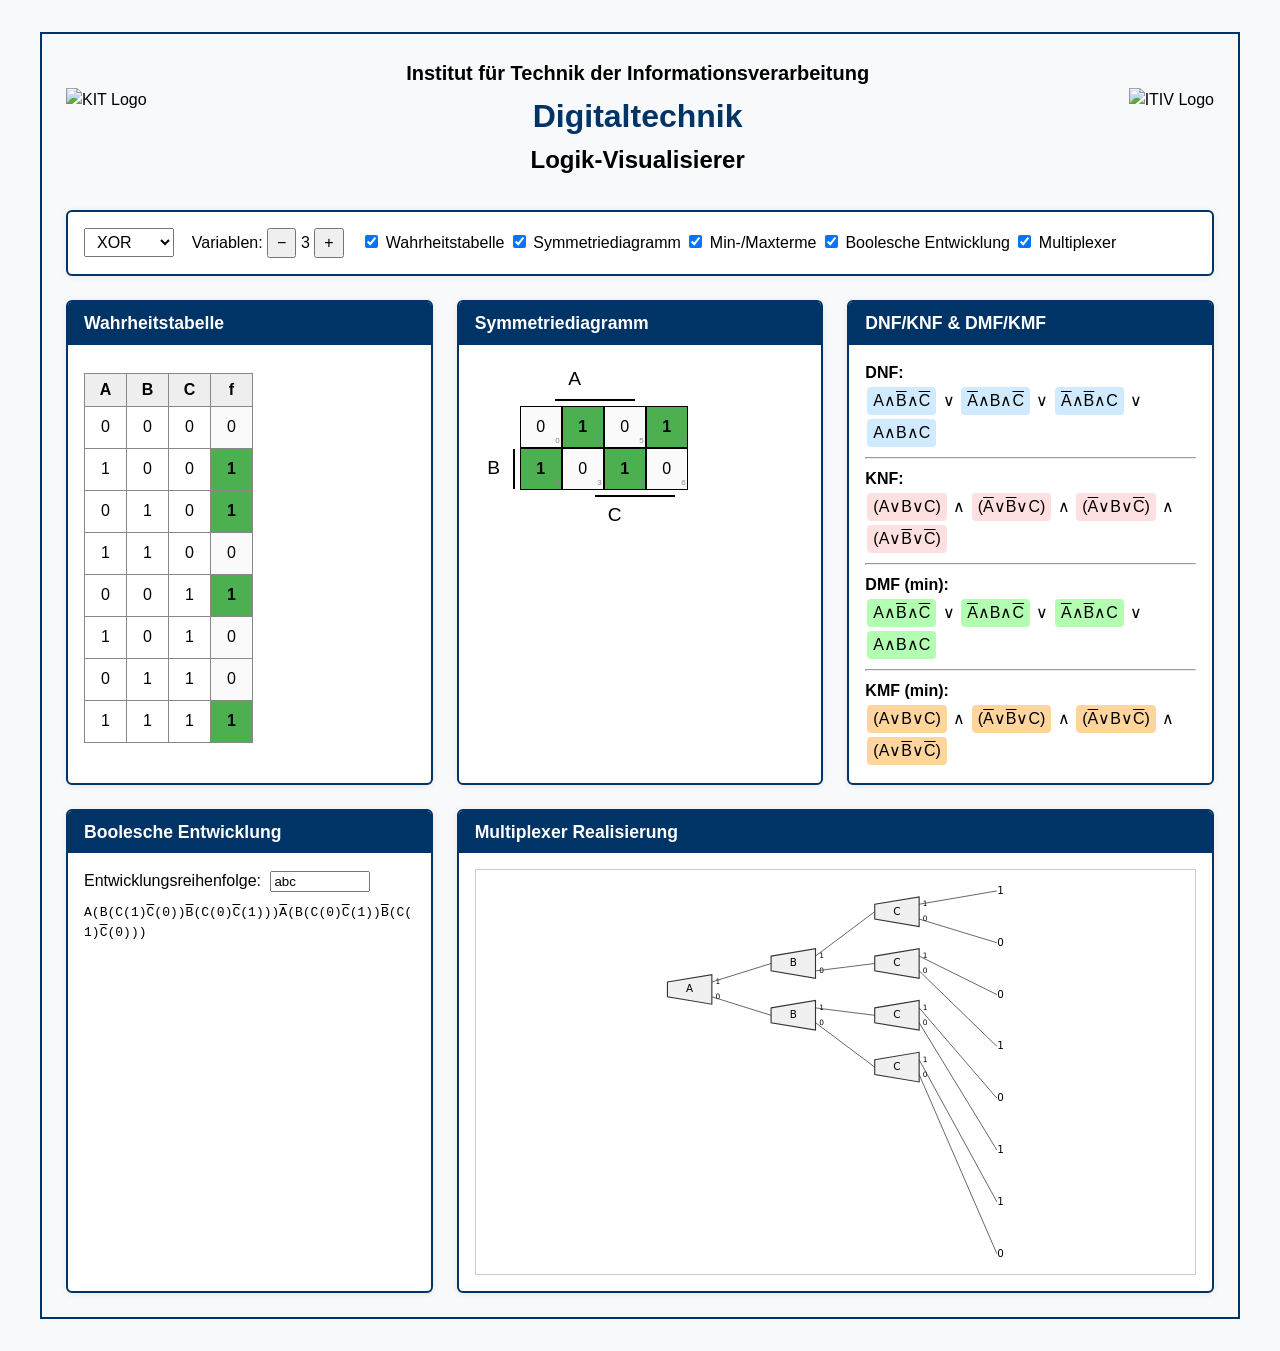
==== enw.html @ cf73caa4 "first commit'" ====
<!DOCTYPE html>
<html lang="de">
<head>
  <meta charset="UTF-8">
  <title>Logik-Visualizer</title>

  <meta name="viewport" content="width=device-width,initial-scale=1">
  <link rel="stylesheet" href="index.css">
  <style>
    /* Inhalt von kit-layout.css */
    :root{
      --kit-blue:#003366;
      --kit-green:#008C3D;
      --card-bg:#ffffff;
      --page-bg:#f8f9fb;
      --text:#000;
      --shadow:0 1px 6px rgba(0,0,0,.08);
    }

    /* globale Resets */
    *,*::before,*::after{box-sizing:border-box;}
    body{margin:0;font-family:"Source Sans Pro",Arial,Helvetica,sans-serif;
        background:var(--page-bg);color:var(--text);line-height:1.5;}

    /* Page-Rahmen (Anlehnung an PDF) */
    .page{max-width:1200px;margin:2rem auto;padding:1.5rem;border:2px solid var(--kit-blue);}

    /* Header */
    .page-header{display:flex;align-items:center;gap:1rem;flex-wrap:wrap;
                justify-content:space-between;margin-bottom:2rem;}
    .logo{height:60px;width:auto;}
    .title-group{text-align:center;flex:1;} /* Allow title group to take available space */
    .title-group h1{font-size:1.25rem;font-weight:600;margin:0;}
    .title-group h2{font-size:2rem;color:var(--kit-blue);margin:.25rem 0 0;}
    .title-group h3{font-size:1.5rem;margin:.15rem 0 0;}

    /* Card-Grid */
    .card-grid{display:grid;grid-template-columns:repeat(auto-fit,minmax(320px,1fr));
            gap:1.5rem;}

    /* Card */
    .card{background:var(--card-bg);border:2px solid var(--kit-blue);
        border-radius:6px;box-shadow:var(--shadow);display:flex;flex-direction:column;}
    .card-title{background:var(--kit-blue);color:#fff;padding:.5rem 1rem;margin:0;
                font-size:1.1rem;font-weight:600;border-radius:4px 4px 0 0;} /* Ensure top corners are rounded with border */
    .card-body{padding:1rem;flex:1;overflow:auto;} /* overflow:auto to handle content larger than card */

    /* Media Queries für Mobile */
    @media(max-width:768px){ /* Adjusted breakpoint for better responsiveness of header */
    .page-header{justify-content:center; text-align:center;} /* Center items on smaller screens */
    .title-group{min-width:100%; order: -1; margin-bottom:1rem;} /* Title full width and first on mobile */
    }

    @media(max-width:480px){
    .logo{height:40px;}
    .title-group h2{font-size:1.5rem;}
    .page{margin:1rem auto; padding:1rem;}
    .card-grid{grid-template-columns:repeat(auto-fit,minmax(280px,1fr)); gap:1rem;} /* Smaller minmax for very small devices */
    }

    /* --- Ende Inhalt von kit-layout.css --- */

    /* Alte Stile, die potenziell noch benötigt werden oder später aufgeräumt werden */
    /* body {font-family:system-ui,sans-serif;} */ /* Überschrieben und entfernt */
    button,select{padding:4px 8px;font-size:1rem;cursor:pointer}
    table{border-collapse:collapse;margin:12px 0}
    th,td{border:1px solid #888;padding:4px 6px;text-align:center}
    th{background:#eee}
    .truth th,.truth td,.outCell{width:42px}
    .outCell,.kmap td{height:42px;cursor:pointer}
    .on {background:#4caf50;color:#000;font-weight:bold} /* Textfarbe auf schwarz für besseren Kontrast */
    .off{background:#fafafa}
    .dc {background:#ff9800;color:#000;font-weight:bold} /* Textfarbe auf schwarz für besseren Kontrast */

    /* Highlight Style for table cells */
    .hl-cell {
        outline:2px solid #e91e63 !important;
        background:#ffebee !important;
        color:#000 !important;
    }

    .symmetry-hl-cell {
        border: 2px solid #e91e63 !important;
        background:#ffebee !important;
        color:#000 !important;
        outline: none !important; /* Remove outline to avoid double borders */
    }

    /* Highlight Style for Boolean Expansion and active DNF/KMF/DMF terms (Color) */
    /* Kontrast #F57C00 auf #FFF3E0 ist 3.05:1 - grenzwertig für normalen Text. Belassen gemäß Anforderung "Color". */
    .hl-color {
        color: #F57C00 !important; /* Orange */
        background-color: #FFF3E0 !important; /* Light orange background */
        border-radius: 3px !important;
        padding: 0 1px; /* Slight padding for background visibility */
    }

    .kmap th.varhead{width:40px;height:36px}
    .term{padding:2px 6px;margin:2px;border-radius:4px;cursor:pointer;display:inline-block}
    .dnfTerm{background:#d0eaff}.cnfTerm{background:#ffe0e0}
    .dmfTerm{background:#b2ffb2}.kmfTerm{background:#ffd59e}
    .ov{text-decoration:overline}
    pre{white-space:pre-wrap;word-break:break-word; margin-top: 5px;}
    pre span { cursor: default; }

    /* Spezifische Stile für Mux-Diagramm, falls noch benötigt */
    #muxDiagramSvg { display: block; margin: 0 auto; /* Zentrierung, falls nötig */ width: 100%; height: 100%; }

    #muxCard {
      grid-column: span 2;
    }

    #muxWrap {
      flex-grow: 1; /* Allow muxWrap to grow */
      display: flex; /* Use flex to make SVG fill height */
      min-height: 300px; /* Minimum height for the container */
    }

  </style>

  <script type="module" defer src="index.js"></script>

</head>
<body>
  <div class="page">
    <header class="page-header">
      <img src="assets/KIT_logo.svg" alt="KIT Logo" class="logo kit" role="img">
      <div class="title-group">
        <h1>Institut für Technik der Informationsverarbeitung</h1>
        <h2>Digitaltechnik</h2>
        <h3>Logik-Visualisierer</h3>
      </div>
      <img src="assets/ITIV_logo.svg" alt="ITIV Logo" class="logo itiv" role="img">
    </header>

    <div style="margin-bottom: 1.5rem; padding: 1rem; background: var(--card-bg); border:2px solid var(--kit-blue); border-radius:6px; box-shadow:var(--shadow);">
        <select id="presetOp" aria-label="Logikgatter-Preset auswählen">
        <option value="custom">custom</option>
        <option value="and">AND</option>
        <option value="or">OR</option>
        <option value="xor" selected>XOR</option>
        <option value="nand">NAND</option>
        <option value="nor">NOR</option>
        <option value="xnor">XNOR</option>
        </select>
        &nbsp;&nbsp;
        Variablen:
        <button id="minusBtn" aria-label="Anzahl der Variablen verringern">−</button>
        <span id="varCountLbl">3</span>
        <button id="plusBtn" aria-label="Anzahl der Variablen erhöhen">+</button>
        &nbsp;&nbsp;
        <input type="checkbox" id="toggleTruthTable" checked> <label for="toggleTruthTable">Wahrheitstabelle</label>
        <input type="checkbox" id="toggleKmap" checked> <label for="toggleKmap">Symmetriediagramm</label>
        <input type="checkbox" id="toggleExpressions" checked> <label for="toggleExpressions">Min-/Maxterme</label>
        <input type="checkbox" id="toggleBooleanDev" checked> <label for="toggleBooleanDev">Boolesche Entwicklung</label>
        <input type="checkbox" id="toggleMux" checked> <label for="toggleMux">Multiplexer</label>
    </div>

    <main class="card-grid">
      <section class="card" id="truthTableCard">
        <h4 class="card-title">Wahrheitstabelle</h4>
        <div class="card-body">
          <div id="truthWrap"></div>
        </div>
      </section>

      <section class="card" id="kmapCard">
        <h4 class="card-title">Symmetriediagramm</h4>
        <div class="card-body">
          <div id="symmetry-diagram"></div>
        </div>
      </section>

      <section class="card" id="expressionsCard">
        <h4 class="card-title">DNF/KNF &amp; DMF/KMF</h4>
        <div class="card-body">
          <div id="exprWrap"></div>
        </div>
      </section>

      <section class="card" id="booleanDevCard">
        <h4 class="card-title">Boolesche Entwicklung</h4>
        <div class="card-body">
          <div style="margin-bottom: 10px;">
            <label for="expansionOrderInput">Entwicklungsreihenfolge:</label>
            <input type="text" id="expansionOrderInput" placeholder="z.B. cba" style="width: 100px; margin-left: 5px;" aria-label="Entwicklungsreihenfolge für Boolesche Entwicklung eingeben">
          </div>
          <div id="devWrap"></div>
        </div>
      </section>

      <section class="card" id="muxCard">
        <h4 class="card-title">Multiplexer Realisierung</h4>
        <div class="card-body" style="display: flex; flex-direction: column;">
          <div id="muxWrap">
            <svg id="muxDiagramSvg" style="border:1px solid #ccc;"></svg> <!-- Removed fixed height -->
          </div>
        </div>
      </section>
    </main>
  </div>

  <script type="module">
    import { renderSymmetryDiagram } from './ui.js';

    const $ = id => document.getElementById(id);
    const bin = (n,b)=>n.toString(2).padStart(b,'0');
    const L = ['A','B','C','D']; // Variable names
    const lbl = (i,neg)=>neg?`<span class="ov">${L[i]}</span>`:L[i];

    const expansionSpanData = {};
    let expansionSpanIdCounter = 0;
    let expansionGroupIdCounter = 0;

    const DEFAULT_MUX_CONFIG = {
        width: 60,
        outputHeight: 20,
        inputHeight: 40,
        varFontSize: 14,
        labelFontSize: 10,
        strokeColor: '#333',
        fillColor: '#f0f0f0',
        labelOffset: 5
    };

    let currentMuxDrawnElements = {};
    let currentExpansionOrderForMuxHighlight = [];
    let currentMuxElementsStore = null;
    let currentActiveMuxConfig = {...DEFAULT_MUX_CONFIG};

    const DEFAULT_LAYOUT_CONFIG = {
        paddingX: 50,
        paddingY: 50,
        spacingX: 80,
        spacingY: 30
    };

    // Store the SVG element reference
    let muxSvgElement;

    // Debounce function
    function debounce(func, wait) {
        let timeout;
        return function executedFunction(...args) {
            const later = () => {
                clearTimeout(timeout);
                func(...args);
            };
            clearTimeout(timeout);
            timeout = setTimeout(later, wait);
        };
    }

    function highlightMuxElements(activeMintermPaths, isOn, elementsStore, drawnElements, expansionOrder, baseSvgConfig) {
    if (!drawnElements || Object.keys(drawnElements).length === 0) {
        return;
    }

    const highlightColor = '#F57C00'; 
    const defaultMuxStrokeColor = baseSvgConfig.strokeColor;
    const defaultMuxStrokeWidth = '1.5';
    const highlightedMuxStrokeWidth = '2.5';
    const defaultLineStrokeColor = baseSvgConfig.strokeColor;
    const defaultLineStrokeWidth = '1';
    const highlightedLineStrokeWidth = '2';
    const defaultConstantColor = baseSvgConfig.strokeColor; 
    const L_VARS = ['A', 'B', 'C', 'D']; 

    elementsStore.muxes.forEach(mux => {
        const muxSvgGroup = drawnElements[mux.id];
        if (muxSvgGroup && muxSvgGroup.querySelector('polygon')) {
            muxSvgGroup.querySelector('polygon').setAttribute('stroke', defaultMuxStrokeColor);
            muxSvgGroup.querySelector('polygon').setAttribute('stroke-width', defaultMuxStrokeWidth);
        }
    });
    elementsStore.constants.forEach(constant => {
        const constSvgText = drawnElements[constant.id];
        if (constSvgText) {
            constSvgText.setAttribute('fill', defaultConstantColor);
            constSvgText.setAttribute('font-weight', 'normal');
        }
    });
    elementsStore.connections.forEach(connection => {
        const lineId = `line_${connection.fromId}_${connection.fromPin}_${connection.toId}`;
        const lineSvg = drawnElements[lineId];
        if (lineSvg) {
            lineSvg.setAttribute('stroke', defaultLineStrokeColor);
            lineSvg.setAttribute('stroke-width', defaultLineStrokeWidth);
        }
    });

    if (!isOn || !activeMintermPaths || activeMintermPaths.length === 0) {
        return;
    }

    activeMintermPaths.forEach(mintermPathStr => {
        if (mintermPathStr.length !== nVars) { 
            console.warn(`Minterm path ${mintermPathStr} length does not match nVars ${nVars}. Skipping.`);
            return; 
        }

        let currentLogicalElementId = null;
        const rootMuxVar = expansionOrder[0];
        const rootMux = elementsStore.muxes.find(m => m.depth === 0 && m.varName === rootMuxVar);

        if (!rootMux) {
            console.warn(`Root MUX for var ${rootMuxVar} not found. Skipping path ${mintermPathStr}.`);
            return; 
        }
        currentLogicalElementId = rootMux.id;

        for (let depth = 0; depth < expansionOrder.length; depth++) {
            if (!currentLogicalElementId) break;

            const currentLogicalMux = elementsStore.muxes.find(m => m.id === currentLogicalElementId);
            if (!currentLogicalMux) { 
                const constItem = elementsStore.constants.find(c => c.id === currentLogicalElementId);
                 if (constItem) { 
                    if(depth === expansionOrder.length) { 
                        const constSvg = drawnElements[constItem.id];
                        if (constSvg) {
                            constSvg.setAttribute('fill', highlightColor);
                            constSvg.setAttribute('font-weight', 'bold');
                        }
                    }
                 }
                 break; 
            }
            
            const muxSvgGroup = drawnElements[currentLogicalMux.id];
            if (muxSvgGroup && muxSvgGroup.querySelector('polygon')) {
                muxSvgGroup.querySelector('polygon').setAttribute('stroke', highlightColor);
                muxSvgGroup.querySelector('polygon').setAttribute('stroke-width', highlightedMuxStrokeWidth);
            }

            if (depth === expansionOrder.length - 1) { // Last MUX in this path, leads to a constant
                const varNameForThisDepth = expansionOrder[depth]; 
                const originalVarLIndex = L_VARS.indexOf(varNameForThisDepth);
                 if (originalVarLIndex === -1) {
                    console.warn(`Variable ${varNameForThisDepth} not found in L_VARS during final step. Path tracing aborted.`);
                    break; 
                }
                const pinToFollowToConstant = mintermPathStr[originalVarLIndex];
                
                const finalConn = elementsStore.connections.find(c => c.fromId === currentLogicalMux.id && c.fromPin === pinToFollowToConstant);
                if (finalConn) {
                    const finalLineId = `line_${finalConn.fromId}_${finalConn.fromPin}_${finalConn.toId}`;
                    const finalLineSvg = drawnElements[finalLineId];
                    if (finalLineSvg) {
                        finalLineSvg.setAttribute('stroke', highlightColor);
                        finalLineSvg.setAttribute('stroke-width', highlightedLineStrokeWidth);
                    }
                    
                    const constSvg = drawnElements[finalConn.toId]; 
                    if (constSvg && elementsStore.constants.find(c => c.id === finalConn.toId)) {
                        constSvg.setAttribute('fill', highlightColor);
                        constSvg.setAttribute('font-weight', 'bold');
                    }
                }
                break; 
            }

            // Not the last MUX, follow to next MUX
            const varNameForThisDepth = expansionOrder[depth]; 
            const originalVarLIndex = L_VARS.indexOf(varNameForThisDepth);
            if (originalVarLIndex === -1) {
                 console.warn(`Variable ${varNameForThisDepth} not found in L_VARS. Path tracing aborted.`);
                 break; 
            }
            const pinToFollow = mintermPathStr[originalVarLIndex];

            const conn = elementsStore.connections.find(c => c.fromId === currentLogicalMux.id && c.fromPin === pinToFollow);
            if (!conn) {
                 console.warn(`Connection from MUX ${currentLogicalMux.id} via pin ${pinToFollow} not found. Path tracing aborted.`);
                 break;
            }
            
            const lineId = `line_${conn.fromId}_${conn.fromPin}_${conn.toId}`;
            const lineSvg = drawnElements[lineId];
            if (lineSvg) {
                lineSvg.setAttribute('stroke', highlightColor);
                lineSvg.setAttribute('stroke-width', highlightedLineStrokeWidth);
            }
            
            currentLogicalElementId = conn.toId; 
        }
    });
}

    function createSvgMuxElement(cx, cy, varName, config = DEFAULT_MUX_CONFIG) {
        const group = document.createElementNS('http://www.w3.org/2000/svg', 'g');
        group.dataset.varName = varName;

        const x = cx - config.width / 2;
        const y = cy;

        const p1 = `${x},${y - config.outputHeight / 2}`;
        const p2 = `${x + config.width},${y - config.inputHeight / 2}`;
        const p3 = `${x + config.width},${y + config.inputHeight / 2}`;
        const p4 = `${x},${y + config.outputHeight / 2}`;

        const polygon = document.createElementNS('http://www.w3.org/2000/svg', 'polygon');
        polygon.setAttribute('points', `${p1} ${p2} ${p3} ${p4}`);
        polygon.setAttribute('fill', config.fillColor);
        polygon.setAttribute('stroke', config.strokeColor);
        polygon.setAttribute('stroke-width', '1.5');
        group.appendChild(polygon);

        const text = document.createElementNS('http://www.w3.org/2000/svg', 'text');
        text.setAttribute('x', cx);
        text.setAttribute('y', cy);
        text.setAttribute('font-family', 'system-ui, sans-serif');
        text.setAttribute('font-size', config.varFontSize);
        text.setAttribute('text-anchor', 'middle');
        text.setAttribute('dominant-baseline', 'middle');
        text.textContent = varName;
        group.appendChild(text);

        const label1 = document.createElementNS('http://www.w3.org/2000/svg', 'text');
        label1.setAttribute('x', x + config.width + config.labelOffset);
        label1.setAttribute('y', y - config.inputHeight / 4);
        label1.setAttribute('font-family', 'system-ui, sans-serif');
        label1.setAttribute('font-size', config.labelFontSize);
        label1.setAttribute('text-anchor', 'start');
        label1.setAttribute('dominant-baseline', 'middle');
        label1.textContent = '1';
        group.appendChild(label1);

        const label0 = document.createElementNS('http://www.w3.org/2000/svg', 'text');
        label0.setAttribute('x', x + config.width + config.labelOffset);
        label0.setAttribute('y', y + config.inputHeight / 4);
        label0.setAttribute('font-family', 'system-ui, sans-serif');
        label0.setAttribute('font-size', config.labelFontSize);
        label0.setAttribute('text-anchor', 'start');
        label0.setAttribute('dominant-baseline', 'middle');
        label0.textContent = '0';
        group.appendChild(label0);
        
        group.dataset.connOutX = -config.width / 2;
        group.dataset.connOutY = 0;
        group.dataset.connIn1X = config.width / 2;
        group.dataset.connIn1Y = -config.inputHeight / 4;
        group.dataset.connIn0X = config.width / 2;
        group.dataset.connIn0Y = config.inputHeight / 4;

        return group;
    }

    function getNextMuxId(_idCounter) { 
        return `el_mux_${_idCounter.next++}`; 
    }

    function generateMuxStructureRecursive(node, depth, _elementsStore, _idCounter, _yOrderCounters) {
        const currentId = getNextMuxId(_idCounter);

        if (typeof _yOrderCounters[depth] === 'undefined') {
            _yOrderCounters[depth] = 0;
        }
        const yOrder = _yOrderCounters[depth];
        _yOrderCounters[depth]++;

        if (node.type === 'constant') {
            _elementsStore.constants.push({ 
                id: currentId, 
                value: node.value, 
                depth: depth, 
                yOrderAtDepth: yOrder,
                minterms: node.minterms,
                path: node.path
            });
            return { id: currentId, type: 'constant' };
        }

        _elementsStore.muxes.push({ 
            id: currentId, 
            varName: node.variable, 
            depth: depth, 
            varIndexOriginal: node.varIndex, 
            yOrderAtDepth: yOrder,
            minterms: node.minterms
        });

        const positiveChildInfo = generateMuxStructureRecursive(node.positiveBranch, depth + 1, _elementsStore, _idCounter, _yOrderCounters);
        _elementsStore.connections.push({ 
            fromId: currentId, 
            fromPin: '1',
            toId: positiveChildInfo.id, 
            toType: positiveChildInfo.type 
        });

        const negativeChildInfo = generateMuxStructureRecursive(node.negativeBranch, depth + 1, _elementsStore, _idCounter, _yOrderCounters);
        _elementsStore.connections.push({ 
            fromId: currentId, 
            fromPin: '0',
            toId: negativeChildInfo.id, 
            toType: negativeChildInfo.type 
        });

        return { id: currentId, type: 'mux' };
    }

    function generateMuxDiagramStructure(rootNode) {
        const elementsStore = { muxes: [], constants: [], connections: [] };
        const idCounter = { next: 0 };
        const yOrderCounters = [];
        
        generateMuxStructureRecursive(rootNode, 0, elementsStore, idCounter, yOrderCounters);
        return elementsStore;
    }

    function calculateMuxLayout(elementsStore, layoutConfig = DEFAULT_LAYOUT_CONFIG, muxDisplayConfig = DEFAULT_MUX_CONFIG) {
        const elementCoords = {};
        const elementsByDepth = {};

        const muxCardBody = document.querySelector('#muxCard .card-body');
        // Use card body's offsetHeight if available and greater than a minimum, otherwise fallback.
        // This makes the layout responsive to the actual rendered height of the card body.
        const svgActualHeight = muxCardBody && muxCardBody.offsetHeight > 100 ? muxCardBody.offsetHeight - 2 * 16 : 400; // 16 for padding
        const elementRenderHeight = muxDisplayConfig.inputHeight;

        const allElements = [
            ...(elementsStore.muxes || []),
            ...(elementsStore.constants || [])
        ];

        allElements.forEach(element => {
            if (!elementsByDepth[element.depth]) {
                elementsByDepth[element.depth] = [];
            }
            elementsByDepth[element.depth].push(element);
        });

        Object.keys(elementsByDepth).forEach(depthKey => {
            const depth = parseInt(depthKey, 10);
            const elementsInColumn = elementsByDepth[depth];
            elementsInColumn.sort((a, b) => a.yOrderAtDepth - b.yOrderAtDepth);

            const numElements = elementsInColumn.length;
            if (numElements === 0) return;

            const totalContentHeight = (numElements * elementRenderHeight) + (Math.max(0, numElements - 1) * layoutConfig.spacingY);
            const columnBlockStartY = Math.max(layoutConfig.paddingY, (svgActualHeight - totalContentHeight) / 2); // Ensure paddingY is respected
            
            elementsInColumn.forEach((element, index) => {
                const x = layoutConfig.paddingX + element.depth * (muxDisplayConfig.width + layoutConfig.spacingX);
                const y = columnBlockStartY + (index * (elementRenderHeight + layoutConfig.spacingY)) + (elementRenderHeight / 2);
                elementCoords[element.id] = { x, y, type: element.varName ? 'mux' : 'constant', element: element };
            });
        });
        return elementCoords;
    }

    function renderMuxDiagram(elementsStore, elementCoords, muxConfig = DEFAULT_MUX_CONFIG) {
        // muxSvgElement is already defined globally and initialized in renderDev
        if (!muxSvgElement) {
            console.error(`SVG element for MUX diagram not found.`);
            return {};
        }
        muxSvgElement.innerHTML = '';

        const drawnElements = {};

        // Ensure muxSvgElement has a minimum height if its parent card-body is very small
        // This is more of a safeguard for viewBox calculation.
        const muxCardBody = document.querySelector('#muxCard .card-body');
        if (muxCardBody && muxCardBody.offsetHeight < 150) {
             muxSvgElement.style.minHeight = '150px';
        } else if (muxSvgElement.style.minHeight) {
            muxSvgElement.style.minHeight = ''; // Reset if card body is larger
        }

        elementsStore.muxes.forEach(muxData => {
            const coords = elementCoords[muxData.id];
            if (!coords) return;
            const muxGroup = createSvgMuxElement(coords.x, coords.y, muxData.varName, muxConfig);
            muxGroup.id = muxData.id;
            muxSvgElement.appendChild(muxGroup);
            drawnElements[muxData.id] = muxGroup;
        });

        elementsStore.constants.forEach(constantData => {
            const coords = elementCoords[constantData.id];
            if (!coords) return;
            const text = document.createElementNS('http://www.w3.org/2000/svg', 'text');
            text.setAttribute('id', constantData.id);
            text.setAttribute('x', coords.x);
            text.setAttribute('y', coords.y);
            text.setAttribute('font-family', 'system-ui, sans-serif');
            text.setAttribute('font-size', muxConfig.varFontSize);
            text.setAttribute('text-anchor', 'middle');
            text.setAttribute('dominant-baseline', 'middle');
            text.textContent = constantData.value;
            muxSvgElement.appendChild(text);
            drawnElements[constantData.id] = text;
        });

        elementsStore.connections.forEach(connData => {
            const fromCoords = elementCoords[connData.fromId];
            const toCoords = elementCoords[connData.toId];
            const fromElementGroup = drawnElements[connData.fromId];

            if (!fromCoords || !toCoords || !fromElementGroup) return;

            let startX, startY, endX, endY;
            startX = fromCoords.x + parseFloat(fromElementGroup.dataset[connData.fromPin === '1' ? 'connIn1X' : 'connIn0X']);
            startY = fromCoords.y + parseFloat(fromElementGroup.dataset[connData.fromPin === '1' ? 'connIn1Y' : 'connIn0Y']);
            
            if (connData.toType === 'mux') {
                const toElementGroup = drawnElements[connData.toId];
                if (!toElementGroup) return;
                endX = toCoords.x + parseFloat(toElementGroup.dataset.connOutX);
                endY = toCoords.y + parseFloat(toElementGroup.dataset.connOutY);
            } else { 
                endX = toCoords.x - 5; 
                endY = toCoords.y;
            }

            const line = document.createElementNS('http://www.w3.org/2000/svg', 'line');
            line.setAttribute('x1', startX);
            line.setAttribute('y1', startY);
            line.setAttribute('x2', endX);
            line.setAttribute('y2', endY);
            line.setAttribute('stroke', muxConfig.strokeColor);
            line.setAttribute('stroke-width', '1');
            
            const lineId = `line_${connData.fromId}_${connData.fromPin}_${connData.toId}`;
            line.setAttribute('id', lineId);
            drawnElements[lineId] = line;
            muxSvgElement.appendChild(line);
        });

        try {
            const bbox = muxSvgElement.getBBox();
            if (bbox.width > 0 && bbox.height > 0) {
                const padding = 20; // ViewBox padding
                // Set viewBox to encompass the bounding box with padding
                muxSvgElement.setAttribute('viewBox', `${bbox.x - padding} ${bbox.y - padding} ${bbox.width + 2 * padding} ${bbox.height + 2 * padding}`);
                // Remove explicit width attribute to let SVG scale, height is set in HTML/CSS.
                muxSvgElement.removeAttribute('width');
            } else {
                 // Fallback if bbox is not valid, ensure SVG is at least somewhat visible
                 // This might happen if there are no elements, or SVG not in DOM correctly during calc
                 const cardBody = muxSvgElement.closest('.card-body');
                 const fallbackWidth = cardBody ? cardBody.offsetWidth : 300;
                 // Keep height from HTML attribute if bbox fails
                 muxSvgElement.setAttribute('viewBox', `0 0 ${fallbackWidth} 400`);
                 if (fallbackWidth !== 300) muxSvgElement.removeAttribute('width');

            }
        } catch (e) {
            console.warn("Could not calculate SVG BBox for viewBox adjustment. Using fallback.", e);
            const cardBody = muxSvgElement.closest('.card-body');
            const fallbackWidth = cardBody ? cardBody.offsetWidth : 300;
            muxSvgElement.setAttribute('viewBox', `0 0 ${fallbackWidth} 400`);
            if (fallbackWidth !== 300) muxSvgElement.removeAttribute('width');
        }
        return drawnElements;
    }


    function graySeq(bits){
    if(bits===0) return [''];
    let arr=['0','1'];
    while(arr[0].length<bits){
        const rev=[...arr].reverse();
        arr=arr.map(c=>'0'+c).concat(rev.map(c=>'1'+c));
    }
    return arr;
    }

    let nVars = 3;
    let truth = [];
    let preset= 'xor';

    function buildTruth(oldTruthArray = null, previousNVars = -1){
      const newNVars = nVars; 

      if (preset === 'custom' && oldTruthArray && previousNVars !== -1) {
        if (newNVars > previousNVars) { 
          const newTruth = [];
          const oldTruthMap = new Map();
          oldTruthArray.forEach(entry => {
            oldTruthMap.set(entry.bits, entry.out);
          });

          for (let i = 0; i < (1 << newNVars); i++) {
            const currentGlobalBitsRev = bin(i, newNVars).split('').reverse().join('');
            const correspondingOldBitsRev = currentGlobalBitsRev.substring(0, previousNVars);
            
            let outputValue;
            let allNewVarsAreZero = true;
            for (let k = previousNVars; k < newNVars; k++) {
              if (((i >> k) & 1) === 1) {
                allNewVarsAreZero = false;
                break;
              }
            }

            if (allNewVarsAreZero) {
              outputValue = oldTruthMap.has(correspondingOldBitsRev) ? oldTruthMap.get(correspondingOldBitsRev) : null;
            } else {
              outputValue = null;
            }
            newTruth.push({ bits: currentGlobalBitsRev, out: outputValue });
          }
          truth = newTruth;
        } else if (newNVars < previousNVars) { 
          const newTruth = [];
          const oldTruthMap = new Map();
          oldTruthArray.forEach(entry => {
            oldTruthMap.set(entry.bits, entry.out);
          });

          for (let i = 0; i < (1 << newNVars); i++) {
            const currentNewBitsRev = bin(i, newNVars).split('').reverse().join('');
            let correspondingOldBitsRev = currentNewBitsRev;
            for (let k = 0; k < (previousNVars - newNVars); k++) {
              correspondingOldBitsRev += '0';
            }
            
            const outputValue = oldTruthMap.has(correspondingOldBitsRev) ? oldTruthMap.get(correspondingOldBitsRev) : null;
            newTruth.push({ bits: currentNewBitsRev, out: outputValue });
          }
          truth = newTruth;
        } else { 
          if (oldTruthArray.length === (1 << newNVars)) {
            truth = JSON.parse(JSON.stringify(oldTruthArray));
          } else {
            truth = [];
            for (let j = 0; j < (1 << newNVars); j++) {
              const rev = bin(j, newNVars).split('').reverse().join('');
              truth.push({ bits: rev, out: 0 });
            }
          }
        }
      } else {
        truth = [];
        for (let i = 0; i < (1 << newNVars); i++) {
          const rev = bin(i, newNVars).split('').reverse().join('');
          truth.push({ bits: rev, out: 0 });
        }
      }
    }
    function applyPreset(){
    if(preset==='custom') return;
    truth.forEach(r=>{
        const ones=[...r.bits].filter(b=>b==='1').length;
        switch(preset){
        case'and':  r.out=ones===nVars?1:0; break;
        case'or':   r.out=ones?1:0; break;
        case'xor':  r.out=ones&1; break;
        case'nand': r.out=ones===nVars?0:1; break;
        case'nor':  r.out=ones?0:1; break;
        case'xnor': r.out=(ones&1)?0:1;
        }
    });
    }

    function renderAll(){
    $('varCountLbl').textContent=nVars;
    renderTruth();
    renderKMap();
    const sortedTruth = truth.slice().sort((a, b) => a.bits.localeCompare(b.bits));
    renderSymmetryDiagram(nVars, sortedTruth.map(t => t.out))
    
    

    renderExpr();
    renderDev(); 
    setupAllHoverInteractions(); 
    }

    function renderTruth(){
    let h='<table class="truth"><tr>';
    for(let i=0;i<nVars;i++) h+=`<th>${L[i]}</th>`;
    h+='<th>f</th></tr>';
    truth.forEach(r=>{
        const cls=r.out===1?'on':r.out===null?'dc':'off';
        const dsp=r.out===null?'/':r.out;
        h+=`<tr><td>${[...r.bits].join('</td><td>')}</td>
            <td class="outCell ${cls}" data-bits="${r.bits}">${dsp}</td></tr>`;
    });
    h+='</table>';
    const truthWrap = document.querySelector("#truthTableCard .card-body #truthWrap");
    if (truthWrap) truthWrap.innerHTML = h;
    
    document.querySelectorAll('#truthTableCard .outCell').forEach(td=>{
        td.onclick=e=>{
        const currentTarget = e.currentTarget;
        if (!currentTarget) return;
        const bits = currentTarget.dataset.bits;
        if (!bits) return;
        const o=truth.find(t=>t.bits===bits);
        if (!o) return;
        o.out=o.out===0?1:o.out===1?null:0;
        preset='custom';
        const presetOpEl = $('presetOp');
        if (presetOpEl instanceof HTMLSelectElement) presetOpEl.value='custom';
        renderAll();
        };
    });
    }

    function renderKMap(){
    
    // Wait for the symmetry diagram to be rendered before attaching event listeners
    setTimeout(() => {
        document.querySelectorAll('#symmetry-diagram div[data-bits]').forEach(td=>{
        td.onclick=e=>{
            const currentTarget = e.currentTarget;
            
            if (!currentTarget) return;
            
            const bits = currentTarget.dataset.bits;
            
            if (!bits) return;
            

            const currentValueIndex=truth.findIndex(t=>t.bits===bits);
            
            if (currentValueIndex === -1) return; // No matching bits found

            const currentValue = truth[currentValueIndex];
            
            const nextValue = currentValue.out === 0 ? 1 : currentValue.out === 1 ? null : 0;

            truth[currentValueIndex] = {
                out: nextValue,
                bits: currentValue.bits
            }
            
            preset='custom';
            const presetOpEl = $('presetOp');
            if (presetOpEl instanceof HTMLSelectElement) presetOpEl.value='custom';
            renderAll();
        };
    });
    }, 0);
        

    
    }

    function lit(bits,type){ 
    return [...bits].map((b,i)=>{ 
        if(b==='-') return ''; 
        const neg = (type==='dnf'||type==='dmf') ? b==='0' : b==='1'; 
        return lbl(i,neg); 
    }).filter(Boolean).join((type==='dnf'||type==='dmf')?'∧':'∨'); 
    }

    function minimize(v_count,mins,dcs=[]){
    const ones=x=>x.toString(2).replace(/0/g,'').length;
    let g={},pr=new Set(); 
    [...mins,...dcs].forEach(m=>{ 
        const s=bin(m,v_count); (g[ones(m)]??=[]).push(s);
    });
    while(true){
        const nx={},used=new Set(); let comb=false; 
        const ks=Object.keys(g).map(Number).sort((a,b)=>a-b);
        for(let i=0;i<ks.length-1;i++){
        (g[ks[i]]||[]).forEach(a=>(g[ks[i+1]]||[]).forEach(b=>{
            const diff=[...a].filter((_,k)=>a[k]!==b[k]).length;
            if(diff===1){ 
            comb=true;
            const m=a.split('').map((ch,k)=>ch===b[k]?ch:'-').join(''); 
            (nx[ones(m.replace(/-/g,''))]??=[]).push(m); 
            used.add(a); used.add(b);
            }
        }));
        }
        Object.values(g).flat().forEach(s=>{if(!used.has(s))pr.add(s);}); 
        if(!comb)break; 
        g={};Object.entries(nx).forEach(([k,a])=>g[k]=[...new Set(a)]); 
    }
    const covers=(p,val)=>{ 
        const bs=bin(val,v_count);
        for(let i=0;i<v_count;i++) if(p[i]!=='-'&&p[i]!==bs[i]) return false;
        return true;
    };
    const chart=mins.map(m=>[...pr].filter(p=>covers(p,m))); 
    const ess=[],cov=new Set(); 
    chart.forEach((pis,idx)=>{ 
        if(pis.length===1){
        const p=pis[0];
        if(!ess.includes(p)){
            ess.push(p);
            mins.forEach(mVal=>covers(p,mVal)&&cov.add(mVal));
        }
        }
    });
    let rest=mins.filter(m=>!cov.has(m)),chosen=[...ess]; 
    while(rest.length){ 
        let best=null,max=0;
        pr.forEach(p=>{
        if (chosen.includes(p)) return; 
        const c=rest.filter(m=>covers(p,m)).length;
        if(c>max){max=c;best=p;}
        });
        if(!best)break; 
        chosen.push(best);
        rest=rest.filter(m=>!covers(best,m));
    }
    return chosen;
    }
    const expand=p=>{ 
    let res=[''];
    [...p].forEach(ch=>{
        res = ch==='-' ? res.flatMap(s=>[s+'0',s+'1']) : res.map(s=>s+ch);
    });
    return res;
    };

    function renderExpr(){
    const ones = truth.filter(r=>r.out===1).map(r=>parseInt(r.bits,2));
    const zeros= truth.filter(r=>r.out===0).map(r=>parseInt(r.bits,2));
    const dcs  = truth.filter(r=>r.out===null).map(r=>parseInt(r.bits,2));

    const dnfR=truth.filter(r=>r.out===1); 
    const cnfR=truth.filter(r=>r.out===0); 

    const dmf=minimize(nVars,ones,dcs); 
    const kmf=minimize(nVars,zeros,dcs); 

    let h='<strong>DNF:</strong><br>';
    h+= dnfR.length
        ? dnfR.map(r=>`<span class="term dnfTerm" data-bits="${r.bits}">${lit(r.bits,'dnf')}</span>`).join(' ∨ ')
        : '0';

    h+='<hr><strong>KNF:</strong><br>';
    h+= cnfR.length
        ? cnfR.map(r=>`<span class="term cnfTerm" data-bits="${r.bits}">(${lit(r.bits,'cnf')})</span>`).join(' ∧ ')
        : '1';

    h+='<hr><strong>DMF (min):</strong><br>';
    h+= dmf.length
        ? dmf.map(p=>`<span class="term dmfTerm" data-cover="${expand(p).join('|')}">${lit(p,'dmf')}</span>`).join(' ∨ ')
        : '0';

    h+='<hr><strong>KMF (min):</strong><br>';
    h+= kmf.length
        ? kmf.map(p=>`<span class="term kmfTerm" data-cover="${expand(p).join('|')}">(${lit(p,'kmf')})</span>`).join(' ∧ ')
        : '1';

    const exprWrap = document.querySelector("#expressionsCard .card-body #exprWrap");
    if (exprWrap) exprWrap.innerHTML = h;
    }

    function simplifiedBooleanExpansionRecursive(bits_template_string, depth, expansionOrderArray) {
        if (depth >= nVars) {
            const finalBitsStr = bits_template_string;
            const row = truth.find(r => r.bits === finalBitsStr);
            const val = row ? (row.out === null ? '/' : String(row.out)) : '?';
            return { type: 'constant', value: val, minterms: [finalBitsStr], path: finalBitsStr };
        }

        const varName = expansionOrderArray[depth];
        const varIndex = L.indexOf(varName);

        let tempBitsArrayOne = bits_template_string.split('');
        tempBitsArrayOne[varIndex] = '1';
        const pathForOne = tempBitsArrayOne.join('');
        const expNode1 = simplifiedBooleanExpansionRecursive(pathForOne, depth + 1, expansionOrderArray);

        let tempBitsArrayZero = bits_template_string.split('');
        tempBitsArrayZero[varIndex] = '0';
        const pathForZero = tempBitsArrayZero.join('');
        const expNode0 = simplifiedBooleanExpansionRecursive(pathForZero, depth + 1, expansionOrderArray);

        if (expNode1.type === 'constant' && expNode0.type === 'constant' && expNode1.value === expNode0.value) {
            return { type: 'constant', value: expNode1.value, minterms: [...new Set([...expNode1.minterms, ...expNode0.minterms].sort())], path: null };
        }

        if (expNode1.type === 'constant' && expNode0.type === 'constant') {
            if (expNode1.value === '/' && (expNode0.value === '0' || expNode0.value === '1')) {
                return { type: 'constant', value: expNode0.value, minterms: [...new Set([...expNode1.minterms, ...expNode0.minterms].sort())], path: null };
            }
            if (expNode0.value === '/' && (expNode1.value === '0' || expNode1.value === '1')) {
                return { type: 'constant', value: expNode1.value, minterms: [...new Set([...expNode1.minterms, ...expNode0.minterms].sort())], path: null };
            }
        }

        return {
            type: 'expression',
            variable: varName,
            varIndex: varIndex,
            positiveBranch: expNode1,
            negativeBranch: expNode0,
            minterms: [...new Set([...expNode1.minterms, ...expNode0.minterms].sort())]
        };
    }

    function genSpanId() { return `expSpan-${expansionSpanIdCounter++}`; }
    function genGroupId() { return `expGroup-${expansionGroupIdCounter++}`; }

    function generateExpansionHtmlRecursive(node, ancestorGroupChain = []) {
        let htmlOutput = '';
        const styleType = "color"; 

        if (node.type === 'constant') {
            const id = genSpanId();
            let currentGroupChain = ancestorGroupChain;
            if (ancestorGroupChain.length === 0) {
                currentGroupChain = [genGroupId()];
            }
            expansionSpanData[id] = { 
                minterms: node.minterms, 
                textContent: node.value, 
                isLeaf: true, 
                path: node.path, 
                groupChain: currentGroupChain, 
                styleType: styleType 
            };
            htmlOutput = `<span id="${id}" data-span-id="${id}">${node.value}</span>`;
        } else if (node.type === 'expression') {
            const { variable, positiveBranch, negativeBranch } = node;

            const positiveBranchGroupId = genGroupId();
            const currentPositiveGroupChain = [...ancestorGroupChain, positiveBranchGroupId];
            
            const varPosId = genSpanId();
            expansionSpanData[varPosId] = { minterms: positiveBranch.minterms, textContent: variable, isVar: true, varName: variable, groupChain: currentPositiveGroupChain, styleType: styleType };
            htmlOutput += `<span id="${varPosId}" data-span-id="${varPosId}">${variable}</span>`;

            const openParenPosId = genSpanId();
            expansionSpanData[openParenPosId] = { minterms: positiveBranch.minterms, textContent: '(', isParen: true, groupChain: currentPositiveGroupChain, styleType: styleType };
            htmlOutput += `<span id="${openParenPosId}" data-span-id="${openParenPosId}">(</span>`;

            htmlOutput += generateExpansionHtmlRecursive(positiveBranch, currentPositiveGroupChain); 

            const closeParenPosId = genSpanId();
            expansionSpanData[closeParenPosId] = { minterms: positiveBranch.minterms, textContent: ')', isParen: true, groupChain: currentPositiveGroupChain, styleType: styleType };
            htmlOutput += `<span id="${closeParenPosId}" data-span-id="${closeParenPosId}">)</span>`;

            const negativeBranchGroupId = genGroupId();
            const currentNegativeGroupChain = [...ancestorGroupChain, negativeBranchGroupId];

            const varNegId = genSpanId();
            expansionSpanData[varNegId] = { minterms: negativeBranch.minterms, textContent: `${variable}'`, isVar: true, varName: variable, isNegated: true, groupChain: currentNegativeGroupChain, styleType: styleType };
            htmlOutput += `<span id="${varNegId}" data-span-id="${varNegId}" class="ov">${variable}</span>`;
            
            const openParenNegId = genSpanId();
            expansionSpanData[openParenNegId] = { minterms: negativeBranch.minterms, textContent: '(', isParen: true, groupChain: currentNegativeGroupChain, styleType: styleType };
            htmlOutput += `<span id="${openParenNegId}" data-span-id="${openParenNegId}">(</span>`;

            htmlOutput += generateExpansionHtmlRecursive(negativeBranch, currentNegativeGroupChain); 

            const closeParenNegId = genSpanId();
            expansionSpanData[closeParenNegId] = { minterms: negativeBranch.minterms, textContent: ')', isParen: true, groupChain: currentNegativeGroupChain, styleType: styleType };
            htmlOutput += `<span id="${closeParenNegId}" data-span-id="${closeParenNegId}">)</span>`;
        }
        return htmlOutput;
    }

    function renderDev(){
        expansionSpanIdCounter = 0; 
        expansionGroupIdCounter = 0;
        for(const key in expansionSpanData) delete expansionSpanData[key];

        const orderInputEl = $('expansionOrderInput');
        let customOrderNames = [];
        const defaultOrderUpper = L.slice(0, nVars);
        const defaultOrderLowerStr = defaultOrderUpper.join('').toLowerCase();

        if (orderInputEl) {
            const inputValue = orderInputEl.value.trim();
            if (inputValue !== '') {
                const inputPartsUpper = inputValue.toUpperCase().split('');
                if (inputPartsUpper.length === nVars && 
                    inputPartsUpper.every(part => defaultOrderUpper.includes(part)) && 
                    new Set(inputPartsUpper).size === inputPartsUpper.length) {
                    customOrderNames = inputPartsUpper;
                } else {
                    customOrderNames = defaultOrderUpper;
                    orderInputEl.value = defaultOrderLowerStr;
                    console.warn("Invalid expansion order input. Using default order:", defaultOrderUpper.join(', '));
                }
            } else {
                customOrderNames = defaultOrderUpper;
                if (orderInputEl.value !== defaultOrderLowerStr) {
                    orderInputEl.value = defaultOrderLowerStr;
                }
            }
        } else {
            customOrderNames = defaultOrderUpper;
        }
        
        const rootExpansionNode = simplifiedBooleanExpansionRecursive(''.padStart(nVars, '0'), 0, customOrderNames);
        
        let singleInstanceHtml = `<pre data-style-type="color">`;
        singleInstanceHtml += generateExpansionHtmlRecursive(rootExpansionNode, []); 
        singleInstanceHtml += `</pre>`;
        
        const devWrap = document.querySelector("#booleanDevCard .card-body #devWrap");
        if (devWrap) devWrap.innerHTML = singleInstanceHtml;
        
        for (const spanId in expansionSpanData) {
            const spanElement = document.getElementById(spanId); // getElementById is fine as IDs are unique
            if (spanElement) {
                const highlightClass = "hl-color"; 
                spanElement.onmouseenter = () => handleExpansionSpanHover(spanElement, true, highlightClass);
                spanElement.onmouseleave = () => handleExpansionSpanHover(spanElement, false, highlightClass);
            }
        }

        muxSvgElement = document.querySelector("#muxCard .card-body #muxDiagramSvg"); // Initialize global reference

        let activeMuxConfig = JSON.parse(JSON.stringify(DEFAULT_MUX_CONFIG));
        let activeLayoutConfig = JSON.parse(JSON.stringify(DEFAULT_LAYOUT_CONFIG));

        if (nVars === 4) {
            activeMuxConfig.inputHeight = 30;
            activeMuxConfig.outputHeight = 15;
            activeMuxConfig.width = 55;
            activeMuxConfig.varFontSize = 12;
            activeMuxConfig.labelFontSize = 9;
            activeLayoutConfig.spacingY = 20;
            activeLayoutConfig.spacingX = 65;
        }
        currentActiveMuxConfig = activeMuxConfig;

        if (rootExpansionNode && muxSvgElement) {
            try {
                const elementsStore = generateMuxDiagramStructure(rootExpansionNode);
                currentMuxElementsStore = elementsStore; 
                
                const elementCoords = calculateMuxLayout(elementsStore, activeLayoutConfig, activeMuxConfig);
                currentMuxDrawnElements = renderMuxDiagram(elementsStore, elementCoords, activeMuxConfig);
                currentExpansionOrderForMuxHighlight = [...customOrderNames]; 
                
            } catch (error) {
                console.error("Error rendering MUX diagram:", error);
                currentMuxDrawnElements = {}; 
                currentExpansionOrderForMuxHighlight = [];
                currentMuxElementsStore = null; 
                if(muxSvgElement) muxSvgElement.innerHTML = '<text x="10" y="20" fill="red">Error generating MUX diagram.</text>';
            }
        } else {
            currentMuxDrawnElements = {}; 
            currentExpansionOrderForMuxHighlight = [];
            currentMuxElementsStore = null; 
            if(muxSvgElement) muxSvgElement.innerHTML = ''; 
        }
    }

    function setupAllHoverInteractions() {
        document.querySelectorAll('#truthTableCard .outCell').forEach(el => {
            el.onmouseenter = () => handleCellOrTermHover(el, true);
            el.onmouseleave = () => handleCellOrTermHover(el, false);
        });
        setTimeout(()=> {
            document.querySelectorAll('#symmetry-diagram div[data-bits]').forEach(el => {
            console.log("Applying hover handlers to symmetry diagram cells");
            el.onmouseenter = () => handleCellOrTermHover(el, true);
            el.onmouseleave = () => handleCellOrTermHover(el, false);
        });
        });
        document.querySelectorAll('#expressionsCard .term').forEach(el => { 
            el.onmouseenter = () => handleCellOrTermHover(el, true);
            el.onmouseleave = () => handleCellOrTermHover(el, false);
        });
    }

    function handleCellOrTermHover(hoveredElement, isOn) {
        let mintermsToHighlightInTables = [];
        let singleMintermForExpansionLookup = null; 
        let termCoversMintermsForExpansionLookup = []; 

        if (hoveredElement.dataset.bits) { 
            mintermsToHighlightInTables = [hoveredElement.dataset.bits];
            singleMintermForExpansionLookup = hoveredElement.dataset.bits;

            document.querySelectorAll('#expressionsCard .dmfTerm[data-cover]').forEach(termEl => {
                const coveredByTerm = termEl.dataset.cover ? termEl.dataset.cover.split('|') : [];
                if (coveredByTerm.includes(singleMintermForExpansionLookup)) {
                    termEl.classList.toggle('hl-color', isOn);
                }
            });
            document.querySelectorAll('#expressionsCard .kmfTerm[data-cover]').forEach(termEl => {
                const coveredByTerm = termEl.dataset.cover ? termEl.dataset.cover.split('|') : [];
                if (coveredByTerm.includes(singleMintermForExpansionLookup)) {
                    termEl.classList.toggle('hl-color', isOn);
                }
            });

        } else if (hoveredElement.dataset.cover) { 
            mintermsToHighlightInTables = hoveredElement.dataset.cover.split('|');
            termCoversMintermsForExpansionLookup = mintermsToHighlightInTables;
            hoveredElement.classList.toggle('hl-color', isOn);
        }

        if (mintermsToHighlightInTables.length > 0) {
            highlightTableCells(mintermsToHighlightInTables, isOn); 
        }

        const applyHighlightToExpansionGroup = (targetGroupId, highlightState) => {
            if (!targetGroupId) return;
            for (const id in expansionSpanData) {
                const data = expansionSpanData[id];
                if (data.groupChain && data.groupChain.includes(targetGroupId)) {
                    const el = document.getElementById(id); // ID is unique
                    if (el) {
                        el.classList.toggle("hl-color", highlightState);
                    }
                }
            }
        };

        if (singleMintermForExpansionLookup) { 
            let targetGroupIdFound = null;
            for (const spanId in expansionSpanData) {
                const data = expansionSpanData[spanId];
                if (data.isLeaf && data.path === singleMintermForExpansionLookup && data.groupChain && data.groupChain.length > 0) {
                    targetGroupIdFound = data.groupChain[data.groupChain.length - 1];
                    break; 
                }
            }
            if (!targetGroupIdFound) {
                for (const spanId in expansionSpanData) {
                    const data = expansionSpanData[spanId];
                    if (data.isLeaf && data.path === null && data.minterms && data.minterms.includes(singleMintermForExpansionLookup) && data.groupChain && data.groupChain.length > 0) {
                        targetGroupIdFound = data.groupChain[data.groupChain.length - 1];
                        break; 
                    }
                }
            }
            if (targetGroupIdFound) {
                applyHighlightToExpansionGroup(targetGroupIdFound, isOn);
            }
        } else if (termCoversMintermsForExpansionLookup.length > 0) { 
            const groupsToHighlight = new Set();
            termCoversMintermsForExpansionLookup.forEach(minterm => {
                let foundForThisMinterm = false;
                for (const spanId in expansionSpanData) {
                    const data = expansionSpanData[spanId];
                    if (data.isLeaf && data.path === minterm && data.groupChain && data.groupChain.length > 0) {
                        groupsToHighlight.add(data.groupChain[data.groupChain.length - 1]);
                        foundForThisMinterm = true;
                        break; 
                    }
                }
                if (!foundForThisMinterm) {
                    for (const spanId in expansionSpanData) {
                        const data = expansionSpanData[spanId];
                        if (data.isLeaf && data.path === null && data.minterms && data.minterms.includes(minterm) && data.groupChain && data.groupChain.length > 0) {
                            groupsToHighlight.add(data.groupChain[data.groupChain.length - 1]);
                            break; 
                        }
                    }
                }
            });
            groupsToHighlight.forEach(groupId => applyHighlightToExpansionGroup(groupId, isOn));
        }

        let activePathsForMux = [];
        if (hoveredElement.dataset.spanId && expansionSpanData && expansionSpanData[hoveredElement.dataset.spanId]) {
            const mintermSource = expansionSpanData[hoveredElement.dataset.spanId].minterms;
            if (mintermSource) {
                activePathsForMux = Array.isArray(mintermSource) ? mintermSource.filter(p => typeof p === 'string') : (typeof mintermSource === 'string' ? [mintermSource] : []);
            } else {
                activePathsForMux = [];
            }
        } else if (hoveredElement.dataset.bits) {
            activePathsForMux = [hoveredElement.dataset.bits];
        } else if (hoveredElement.dataset.cover) {
            activePathsForMux = hoveredElement.dataset.cover.split('|');
        }

        if (currentMuxElementsStore && currentMuxDrawnElements && typeof highlightMuxElements === 'function' && muxSvgElement) {
            highlightMuxElements(
                activePathsForMux,
                isOn, 
                currentMuxElementsStore,
                currentMuxDrawnElements,
                currentExpansionOrderForMuxHighlight, 
                currentActiveMuxConfig
            );
        }
    }

    function handleExpansionSpanHover(spanElement, isOn, highlightClass) {
        const spanId = spanElement.dataset.spanId;
        if (!spanId || !expansionSpanData[spanId]) return; 

        const data = expansionSpanData[spanId];
        const mintermsToHl = data.minterms; 
        
        if (!data.groupChain || data.groupChain.length === 0) return;
        const primaryGroupIdForHover = data.groupChain[data.groupChain.length - 1]; 

        if (mintermsToHl && mintermsToHl.length > 0) {
            highlightTableCells(mintermsToHl, isOn); 
        }
        
        if (primaryGroupIdForHover && highlightClass) { 
            for (const id in expansionSpanData) {
                const iterData = expansionSpanData[id];
                if (iterData.groupChain && iterData.groupChain.includes(primaryGroupIdForHover)) {
                    const el = document.getElementById(id); // ID is unique
                    if (el) el.classList.toggle(highlightClass, isOn);
                }
            }
        }

        let activePathsForMux = [];
        if (mintermsToHl) {
            activePathsForMux = Array.isArray(mintermsToHl) ? mintermsToHl.filter(p => typeof p === 'string') : (typeof mintermsToHl === 'string' ? [mintermsToHl] : []);
        } else {
            activePathsForMux = [];
        }

        if (currentMuxElementsStore && currentMuxDrawnElements && typeof highlightMuxElements === 'function' && muxSvgElement) {
            highlightMuxElements(
                activePathsForMux,
                isOn,
                currentMuxElementsStore,
                currentMuxDrawnElements,
                currentExpansionOrderForMuxHighlight, 
                currentActiveMuxConfig
            );
        }
    }

    function highlightTableCells(arr,on){
    arr.forEach(b=>{
        // Highlight cells in truth table (inside card-body)
        document.querySelectorAll(`.card-body [data-bits="${b}"]`)
                .forEach(n=>n.classList.toggle('hl-cell',on)); 
        // Highlight cells in symmetry diagram (not inside card-body)
        document.querySelectorAll(`#symmetry-diagram [data-bits="${b}"]`)
                .forEach(n=>n.classList.toggle('symmetry-hl-cell',on)); 
    });
    }

    // --- Initial Setup ---
    // DOMContentLoaded to ensure all elements are available, especially for querySelector.
    document.addEventListener('DOMContentLoaded', () => {
        muxSvgElement = document.querySelector("#muxCard .card-body #muxDiagramSvg"); // Initialize global reference early

        buildTruth(); 
        applyPreset(); 
        renderAll(); 

        // --- Event Listeners ---
        const minusBtnEl = $('minusBtn');
        if (minusBtnEl) {
            minusBtnEl.onclick = ()=>{ 
                if(nVars>2){ 
                    const oldNVars = nVars;
                    const oldTruthCopy = preset === 'custom' ? JSON.parse(JSON.stringify(truth)) : null;
                    nVars--; 
                    buildTruth(oldTruthCopy, oldNVars);
                    applyPreset(); 
                    renderAll(); 
                } 
            };
        }
        const plusBtnEl = $('plusBtn');
        if (plusBtnEl) {
            plusBtnEl.onclick = ()=>{ 
                if(nVars<4){ 
                    const oldNVars = nVars;
                    const oldTruthCopy = preset === 'custom' ? JSON.parse(JSON.stringify(truth)) : null;
                    nVars++; 
                    buildTruth(oldTruthCopy, oldNVars);
                    applyPreset(); 
                    renderAll(); 
                } 
            };
        }
        const presetOpEl = $('presetOp');
        if (presetOpEl instanceof HTMLSelectElement) { 
            presetOpEl.onchange = ()=>{ 
                preset=presetOpEl.value; 
                applyPreset(); 
                renderAll(); 
            };
        }

        const expansionOrderInputEl = $('expansionOrderInput');
        if (expansionOrderInputEl) {
            expansionOrderInputEl.onchange = () => {
                renderDev(); // This will also re-render MUX
            };
        }

        // Resize observer for MUX diagram, debounced for performance
        const muxCardBodyForObserver = document.querySelector('#muxCard .card-body');
        if (muxCardBodyForObserver && muxSvgElement) {
            const debouncedMuxRender = debounce(() => {
                if (currentMuxElementsStore) { // Check if there's a structure to render
                    // It's important that renderDev() is the primary way to refresh the MUX
                    // as it recalculates the logical structure (rootExpansionNode)
                    // which is necessary if nVars or expansionOrder changes.
                    // A direct call to renderMuxDiagram or parts of it might lead to inconsistencies
                    // if the logical structure isn't also updated.
                    // Calling renderDev() ensures everything is rebuilt based on current state.
                    console.log("Resize detected, re-rendering MUX via renderDev()");
                    renderDev();
                }
            }, 250); // 250ms debounce delay

            const resizeObserver = new ResizeObserver(entries => {
                // We don't need to loop through entries if we're just triggering a debounced full render
                debouncedMuxRender();
            });
            resizeObserver.observe(muxCardBodyForObserver);
        }

        // View Toggles
        const viewToggleMappings = {
            'toggleTruthTable': 'truthTableCard',
            'toggleKmap': 'kmapCard',
            'toggleExpressions': 'expressionsCard',
            'toggleBooleanDev': 'booleanDevCard',
            'toggleMux': 'muxCard'
        };

        for (const checkboxId in viewToggleMappings) {
            const checkbox = $(checkboxId);
            const cardId = viewToggleMappings[checkboxId];
            const card = $(cardId);

            if (checkbox && card) {
                checkbox.addEventListener('change', function() {
                    if (this.checked) {
                        card.style.display = 'flex'; // Or its original display value if not flex
                    } else {
                        card.style.display = 'none';
                    }
                    // Special handling for MUX card resize when it becomes visible again
                    if (cardId === 'muxCard' && this.checked) {
                        debouncedMuxRender();
                    }
                    adjustMuxCardHeight(); // Adjust height when any view visibility changes
                });
            }
        }

        function adjustMuxCardHeight() {
            const truthTableCard = $('truthTableCard');
            const muxCard = $('muxCard');
            const muxWrap = $('muxWrap');

            if (truthTableCard && muxCard && muxWrap) {
                // Ensure truthTableCard is visible to get an accurate height
                const isTruthTableVisible = window.getComputedStyle(truthTableCard).display !== 'none';
                if (isTruthTableVisible) {
                    const referenceHeight = truthTableCard.offsetHeight;
                    if (referenceHeight > 0) {
                        muxCard.style.height = `${referenceHeight}px`;
                        // Ensure muxWrap and SVG can adapt. The existing CSS for muxWrap (flex-grow) and SVG (height 100%) should handle this.
                        // We might need to re-trigger MUX render if its dimensions changed significantly.
                        debouncedMuxRender(); 
                    }
                } else {
                    // Fallback if truth table is not visible, perhaps use a default or current height
                    // For now, let's leave its height as is, or use its own content height if truth table isn't there.
                    // Alternatively, find another visible card in the first logical row.
                    // For simplicity, if truth table is hidden, we won't adjust MUX height based on it.
                    // Consider setting a sensible default or removing the explicit height.
                    // muxCard.style.height = 'auto'; // Or some default like '400px'
                    // For now, let's try to make it use its min-height from CSS or content height
                    muxCard.style.height = ''; // Let CSS take over (which includes card-body flex behavior)
                }
            }
        }

        const debouncedAdjustMuxHeight = debounce(adjustMuxCardHeight, 250);

        window.addEventListener('load', adjustMuxCardHeight);
        window.addEventListener('resize', debouncedAdjustMuxHeight);

    });

  </script>
</body>
</html>
---- index.css ----
#symmetry-diagram {
    display: inline-block;
    user-select: none;
    
    
}

#container {
    margin: 100px;
}


.symmetry-diagram-row {
    display: flex;
    align-items: center; 
}

.symmetry-diagram-cell {
        width: 40px;
        height: 40px;
        text-align: center;
        display: flex;
        justify-content: center;
        align-items: center;
        vertical-align: middle;
        border: 1px solid black;   
        aspect-ratio: 1 / 1;
        padding: 0;
        margin: 0;
        position: relative;
        box-sizing: border-box; 
        cursor: pointer;
        user-select: none;
}


.container {
    display: inline-block;
    position: relative;
    padding: 50px
}



.symmetry-diagram-frame-cell {
        width: 40px;
        height: 40px;
        text-align: center;
        display: flex;
        justify-content: center;
        align-items: center;
        vertical-align: middle;
        font-size: 1.2em;
        aspect-ratio: 1 / 1;
        padding: 0;
        margin: 0; /* Ensure no margins */
        position: relative;
       
        box-sizing: border-box; /* Include borders in size calculation */
}

.symmetry-diagram-left-frame-cell {
    margin-right: 5px;
}
.symmetry-diagram-right-frame-cell {
    margin-left: 5px;
}

.symmetry-diagram-top-frame-cell {
    margin-bottom: 5px;
}
.symmetry-diagram-bottom-frame-cell {
    margin-top: 5px;
}





.symmetry-diagram-frame-top-label-cell {
    border-bottom: 2px solid black;
    /* Remove margin that breaks layout */
}

.symmetry-diagram-frame-left-label-cell {
    border-right: 2px solid black;
    /* Remove margin that breaks layout */
}

.symmetry-diagram-frame-bottom-label-cell {
    border-top: 2px solid black;
    /* Remove margin that breaks layout */
}

.symmetry-diagram-frame-right-label-cell {
    border-left: 2px solid black;
    /* Remove margin that breaks layout */
}

.octal-index {
    position: absolute;
    bottom: 0;
    right: 0;
    font-size: 8px;
    color: #888;
    padding-right: 1px;
    
}

.top-label-cell {
    width: 20px;
    aspect-ratio: 1 / 1;
    border-bottom: 2px solid black;
    
}

.left-label-cell {
    border-right: 2px solid black;
    
}

.bottom-label-cell {
    border-top: 2px solid black;
}

.right-label-cell {
    border-left: 2px solid black;
}
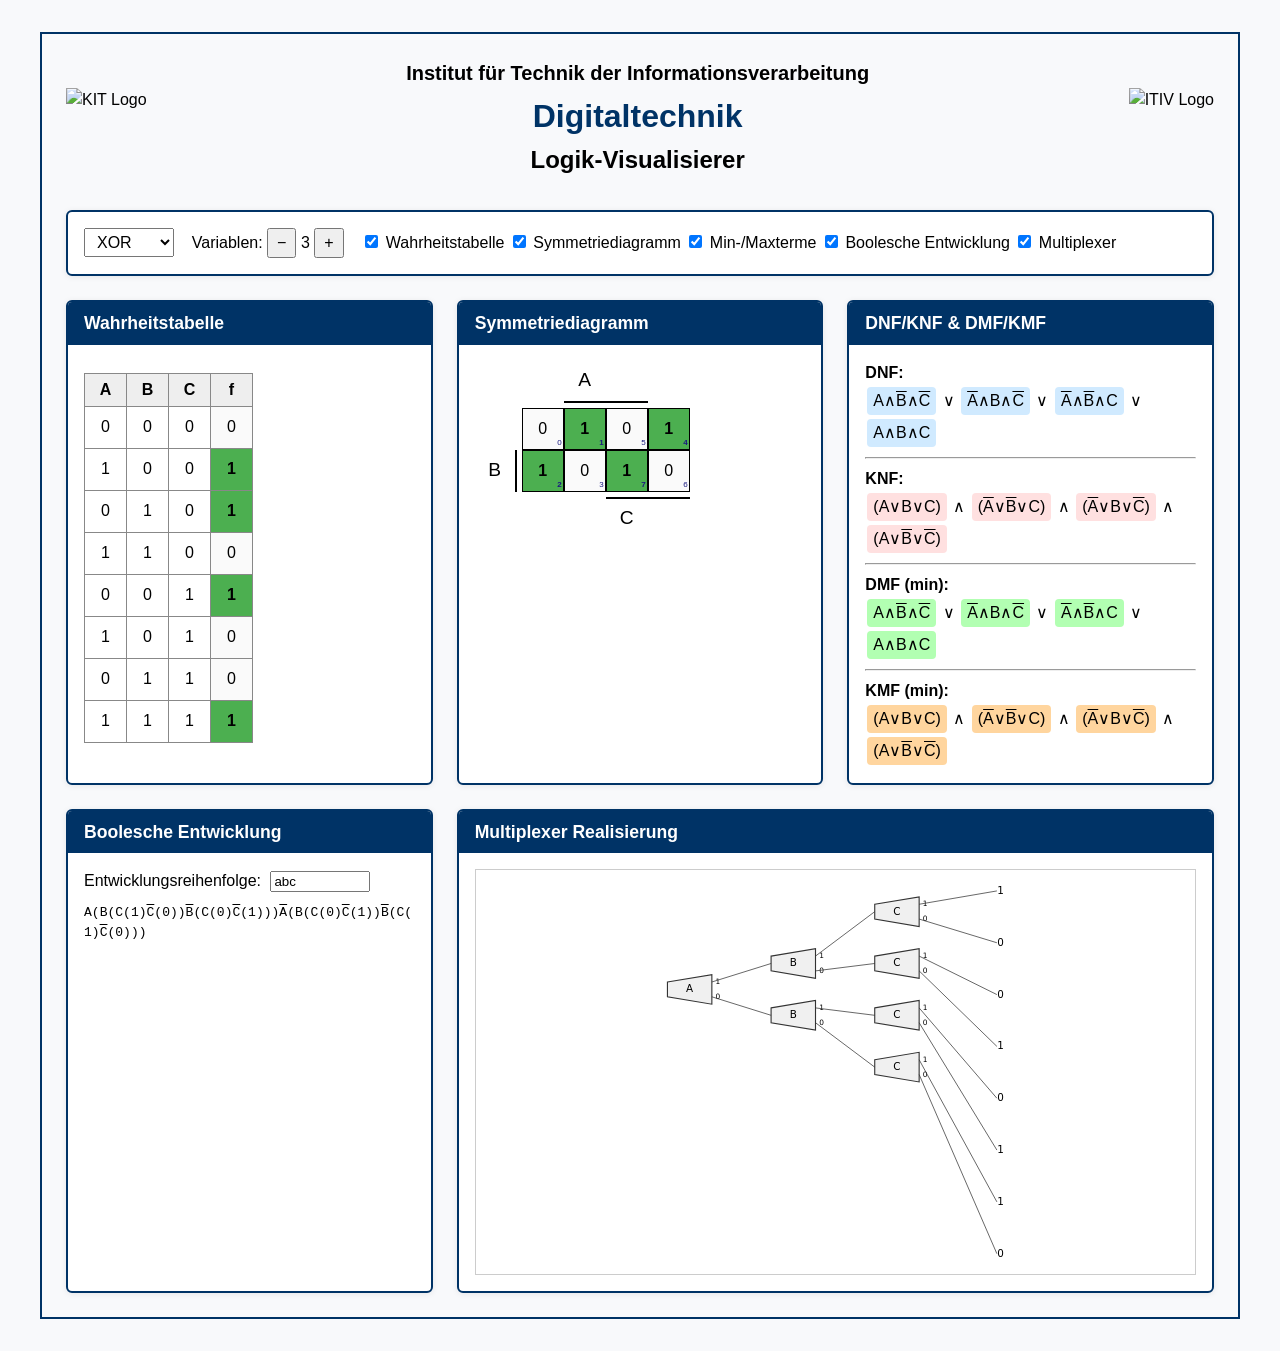
==== commit 2a644eab: "minor css fix" ====
--- a/enw.html
+++ b/enw.html
@@ -117,8 +117,6 @@
     }
 
   </style>
-
-  <script type="module" defer src="index.js"></script>
 
 </head>
 <body>
@@ -200,7 +198,7 @@
     </main>
   </div>
 
-  <script type="module">
+  <script defer type="module">
     import { renderSymmetryDiagram } from './ui.js';
 
     const $ = id => document.getElementById(id);
--- a/index.css
+++ b/index.css
@@ -17,8 +17,8 @@
 }
 
 .symmetry-diagram-cell {
-        width: 40px;
-        height: 40px;
+        width: 42px;
+        height: 42px;
         text-align: center;
         display: flex;
         justify-content: center;
@@ -44,8 +44,8 @@
 
 
 .symmetry-diagram-frame-cell {
-        width: 40px;
-        height: 40px;
+        width: 42px;
+        height: 42px;
         text-align: center;
         display: flex;
         justify-content: center;
@@ -56,9 +56,13 @@
         padding: 0;
         margin: 0; /* Ensure no margins */
         position: relative;
-       
-        box-sizing: border-box; /* Include borders in size calculation */
+        box-sizing: border-box;
+        /* border: 1px solid black;  */
+          /* background-color: lightgray; */
+         
 }
+
+
 
 .symmetry-diagram-left-frame-cell {
     margin-right: 5px;
@@ -66,6 +70,8 @@
 .symmetry-diagram-right-frame-cell {
     margin-left: 5px;
 }
+
+
 
 .symmetry-diagram-top-frame-cell {
     margin-bottom: 5px;
@@ -103,7 +109,7 @@
     bottom: 0;
     right: 0;
     font-size: 8px;
-    color: #888;
+    color: #1a1a80;
     padding-right: 1px;
     
 }
